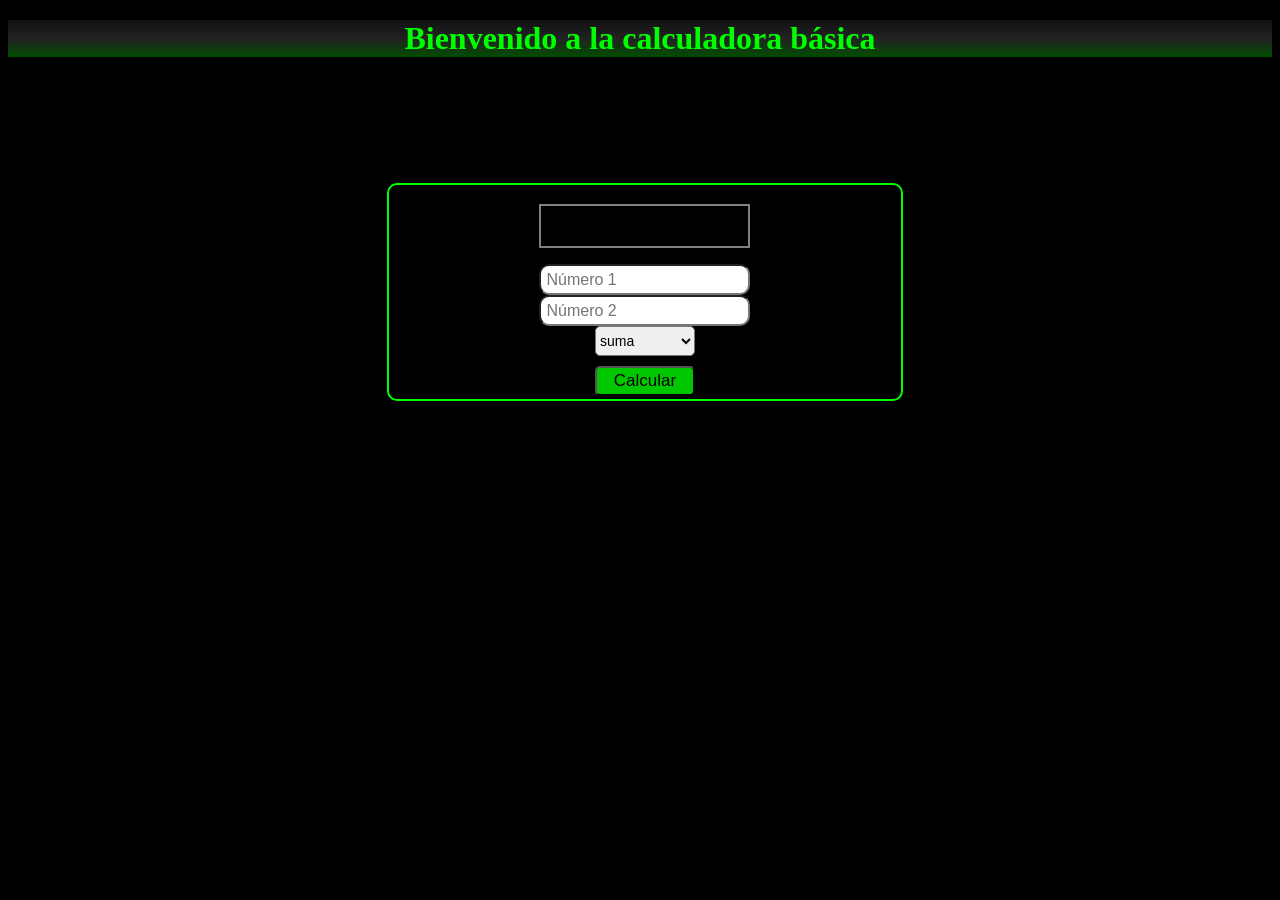
==== index.html @ 749b9f25 "Add files via upload" ====
<!DOCTYPE html>
<html lang="en">
<head>
  <meta charset="UTF-8">
  <meta name="viewport" content="width=device-width, initial-scale=1.0">
  <link rel="stylesheet" href="style.css">
  <title>Calculadora básica</title>
</head>
<body>

<h1 class="bienvenida">Bienvenido a la calculadora básica</h1>

<div class="container">

  <form>
    <p id="info">Error en el cálculo</p>

      <input type="number" placeholder="Número 1" id="n1">
      
      <div id="n2Container">
        <input type="number" placeholder="Número 2" id="n2">
      </div>

      <div id="n3Container" style="display: none;">
        <input type="number" placeholder="Número 3" id="n3">
      </div>
  
    <select id="opciones" onchange="mostrarSegundoNumero()">
      <option value="1">suma</option>
      <option value="2">resta</option>
      <option value="3">multiplicación</option>
      <option value="4">división</option>
      <option value="5">Raíz cuadrada</option>
      <option value="6">Ecuación de segundo grado</option>
      <option value="7">Área del círculo</option>
      <option value="8">producto notable</option>
    </select> <br>

    <input type="button" value="Calcular" onclick="calcular()" class="calcular"> 

  </form>

</div>

<script src="js.js"></script>

</body>
</html>
---- style.css ----
body {
  background: black
}

.bienvenida{
	margin-top: 20px;
	color: #00FF00;
	text-align: center;
	background: linear-gradient(to bottom, #111111, #222222, #004d00);
   background-repeat: no-repeat;
}

.container{
	margin-top: 10%;
	border: solid 2px #00FF00;
	border-radius: 10px;
	width: 40%;
	height: auto;
	margin-left: 30%;
	display: flex;
	flex-direction: column;
	align-items: center;
	justify-content: center;
	text-align: center;
	padding: 3px;
	background: black
}

#info{
	border: solid 2px gray;
	height: 40px;
	display: flex;
	justify-content: center;
	align-items: center;
}

#n1 , #n2, #n3{
	width: 200px;
	height: 25px;
	font-size: 16px;
	color: black;
	border-radius: 10px;
	padding-left: 5px
}

#n1:hover , #n2:hover, #n3:hover{
background: #E4E4E4
}

#n1:focus , #n2:focus, #n3:focus{
background: #E4E4E4
}

#opciones{
	width: 100px;
	height: 30px;
	font-size: 14px;
	border-radius: 5px
}



.calcular{
	width: 100px;
	height: 30px;
	background: #00C700;
	font-size: 17px;
	margin-top: 10px;
	border-radius: 5px
}

.calcular:hover{
	background: #05FA05
}
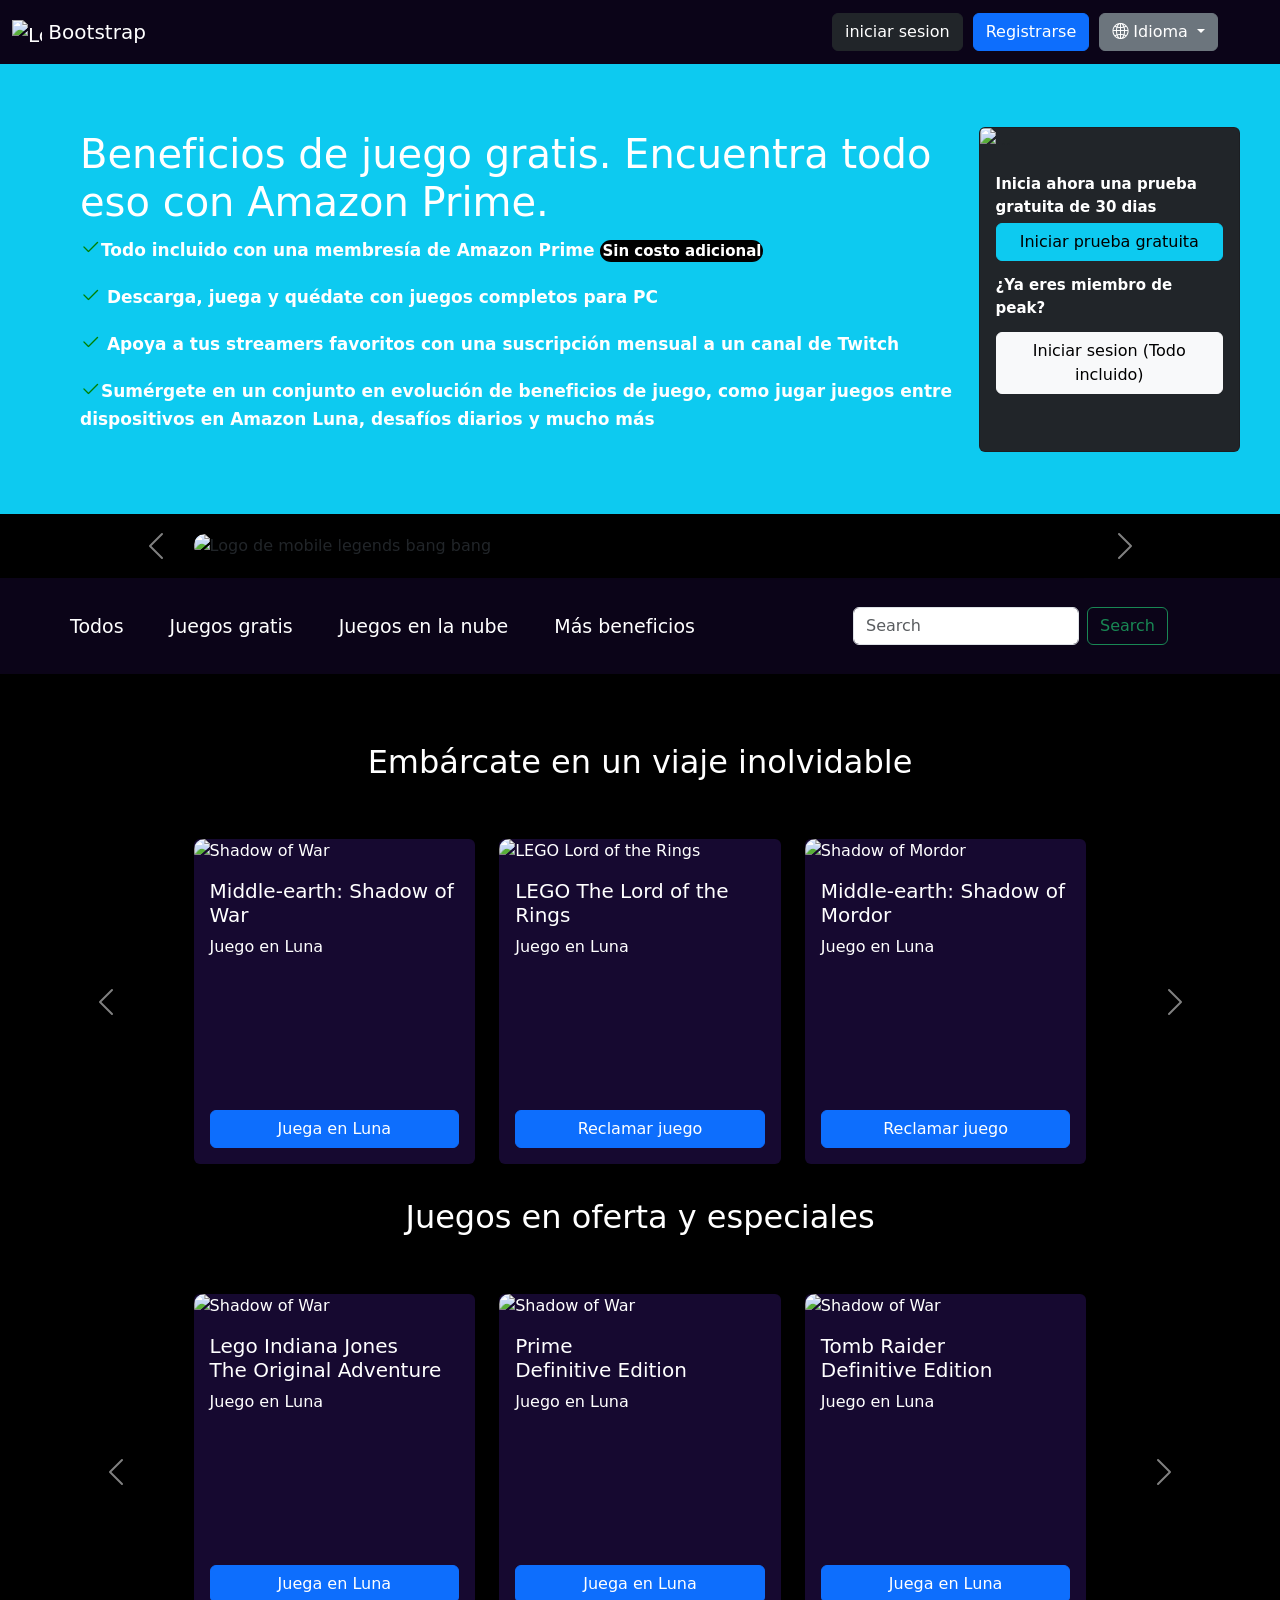
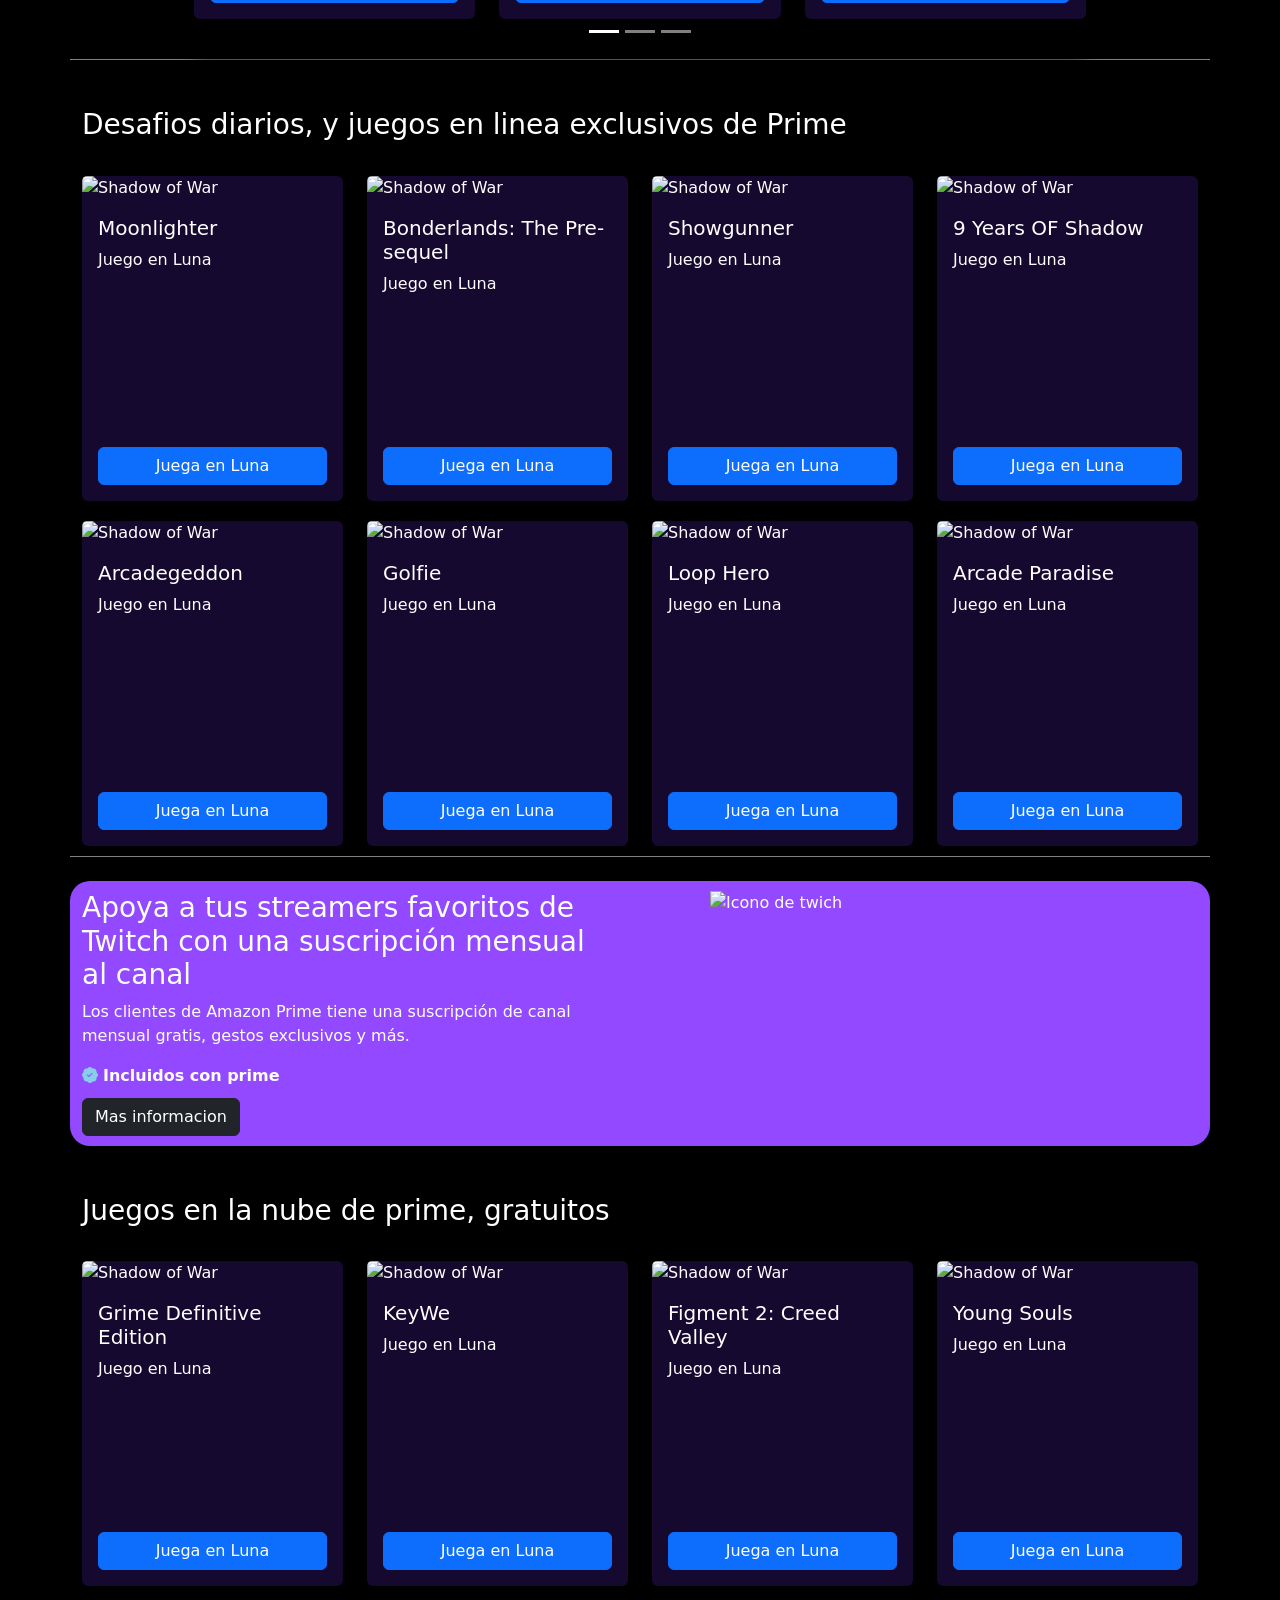
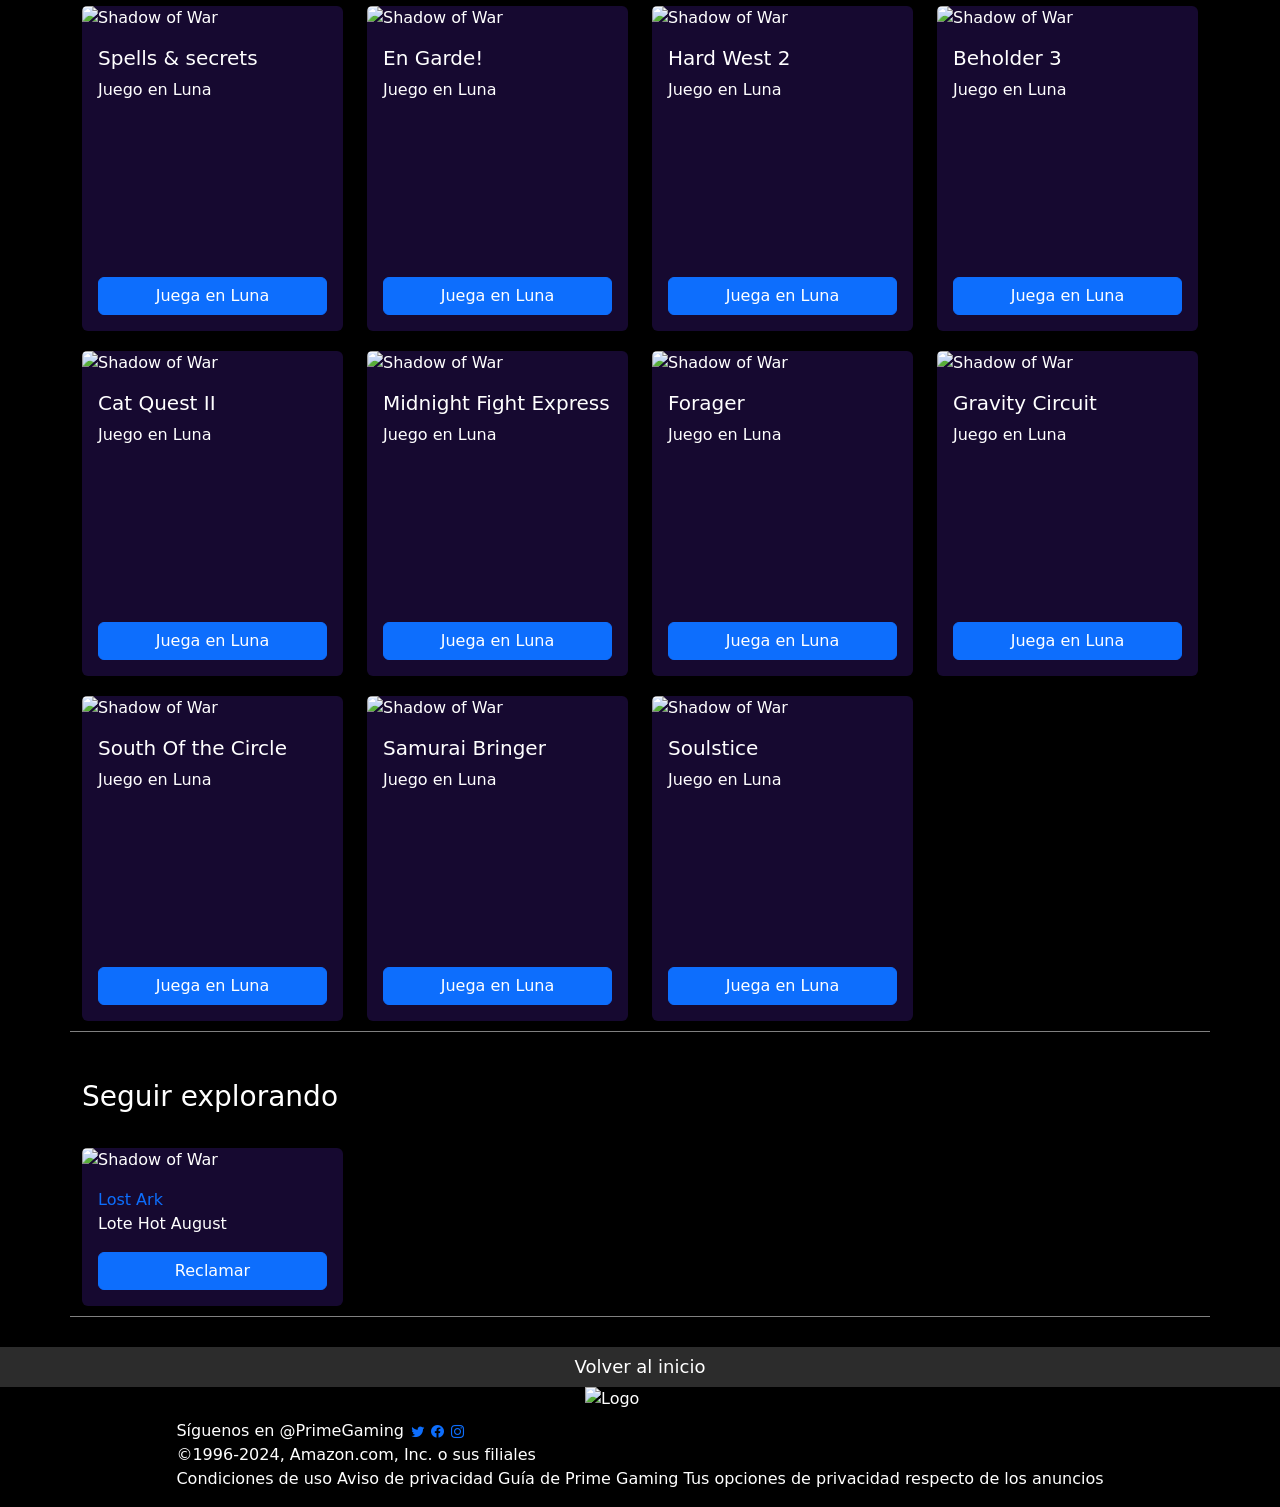
==== commit dea8f490: "Add files via upload" ====
--- a/index.html
+++ b/index.html
@@ -1,48 +1,889 @@
 <!DOCTYPE html>
-<html lang="en">
+<html lang="es">
 <head>
-  <meta charset="UTF-8">
-  <meta name="viewport" content="width=device-width, initial-scale=1.0">
-  <link rel="stylesheet" href="style.css">
-  <title>Calculadora básica</title>
+	<title>waos</title>
+	<meta charset="utf-8">
+	<link rel="stylesheet" type="text/css" href="style.css">
+	<link href="https://cdn.jsdelivr.net/npm/bootstrap@5.3.3/dist/css/bootstrap.min.css" rel="stylesheet" integrity="sha384-QWTKZyjpPEjISv5WaRU9OFeRpok6YctnYmDr5pNlyT2bRjXh0JMhjY6hW+ALEwIH" crossorigin="anonymous">
+	<link rel="stylesheet" href="https://cdn.jsdelivr.net/npm/bootstrap-icons@1.11.3/font/bootstrap-icons.min.css">
 </head>
 <body>
 
-<h1 class="bienvenida">Bienvenido a la calculadora básica</h1>
-
-<div class="container">
-
-  <form>
-    <p id="info">Error en el cálculo</p>
-
-      <input type="number" placeholder="Número 1" id="n1">
-      
-      <div id="n2Container">
-        <input type="number" placeholder="Número 2" id="n2">
-      </div>
-
-      <div id="n3Container" style="display: none;">
-        <input type="number" placeholder="Número 3" id="n3">
-      </div>
-  
-    <select id="opciones" onchange="mostrarSegundoNumero()">
-      <option value="1">suma</option>
-      <option value="2">resta</option>
-      <option value="3">multiplicación</option>
-      <option value="4">división</option>
-      <option value="5">Raíz cuadrada</option>
-      <option value="6">Ecuación de segundo grado</option>
-      <option value="7">Área del círculo</option>
-      <option value="8">producto notable</option>
-    </select> <br>
-
-    <input type="button" value="Calcular" onclick="calcular()" class="calcular"> 
-
-  </form>
-
-</div>
-
-<script src="js.js"></script>
-
+
+<header>
+
+			<!--parte principal de la pagina,aqui es donde se inicia sesion y demas -->
+			<nav class="navbar bg-primary-dark" id="inicio">
+		<div class="container-fluid">
+		  <a class="navbar-brand text-white" href="">
+			<img src="https://m.media-amazon.com/images/I/517UMEkyGGL._FMwebp_.jpg" alt="Logo" width="30" height="24" class="d-inline-block align-text-top img-logo">
+			Bootstrap
+		  </a>
+
+		<div class="btn-group-header">
+		  <button type="button" class="btn btn-dark">
+			<a href="../registro o iniciar sesion/registroInicio.html">iniciar sesion</a>
+		  </button>
+		  
+		  <button type="button" class="btn btn-primary">
+			<a href="../registro/registro.html">Registrarse</a>
+		  </button>
+
+		  <div class="dropdown">
+			<button class="btn btn-secondary dropdown-toggle" type="button" data-bs-toggle="dropdown" aria-expanded="false">
+				<i class="bi bi-globe2"></i>
+				Idioma
+			</button>
+			<ul class="dropdown-menu drop-menu">
+			  <li><a class="dropdown-item" href="#k">Action</a></li>
+			  <li><a class="dropdown-item" href="#k">Action</a></li>
+			  <li><a class="dropdown-item" href="#k">Action</a></li>
+			  <li><a class="dropdown-item" href="#k">Action</a></li>
+			  <li><a class="dropdown-item" href="#k">Action</a></li>
+			  <li><a class="dropdown-item" href="#k">Action</a></li>
+			</ul>
+			</div>
+		  </div>
+
+		</div>
+
+
+			</nav>
+
+
+
+
+
+
+
+
+            <!--container info, que esta encima del carrousel-->
+            <div class="container-fuid text-white bg-info container-info">
+
+    <!--esto forma parte del container info, esta es la parte izquierda, la que solo contiene letras-->
+    <div class="container-info-body-part-left">
+        <h1>Beneficios de juego gratis.
+            Encuentra todo eso con Amazon Prime.</h1>
+
+        <p><i class="bi bi-check2"></i>Todo incluido con una membresía de Amazon Prime
+            <b>Sin costo adicional</b></p>
+
+            <p> <i class="bi bi-check2"></i>
+            Descarga, juega y quédate con juegos completos para PC</p>
+
+              <p> <i class="bi bi-check2"></i>
+            Apoya a tus streamers favoritos con una suscripción mensual a un canal de Twitch</p>
+            
+            <p><i class="bi bi-check2"></i>Sumérgete en un conjunto en evolución de beneficios de juego, como jugar juegos entre dispositivos en Amazon Luna, 
+            desafíos diarios y mucho más</p>
+    </div>
+
+
+    <!--esta es la parte derecha del container info, la tarjeta esa-->
+        <div class="card container-card bg-dark d-none d-xl-block">
+            <img src="https://m.media-amazon.com/images/I/91upEAkiaCL._SX512_._AGmerlin_._FMwebp_.png" class="card-img-top" alt="...">
+            <div class="card-body">
+              <p>Inicia ahora una prueba gratuita de 30 dias</p>
+              <div class="d-grid gap-2">
+                <button class="btn btn-info" type="button">Iniciar prueba gratuita</button>
+                
+                <p>¿Ya eres miembro de peak?</p>
+                <button class="btn btn-light" type="button">Iniciar sesion (Todo incluido)</button>
+              </div>
+            </div>
+          </div>
+    
+          </div>
+
+
+
+
+
+
+
+
+		  <!--Seccion carrusel-->
+			<section class="carouselMain-container" >
+				<div id="carouselExampleAutoplaying" class="carousel slide container" data-bs-ride="carousel">
+				  <div class="carousel-inner ">
+					
+					<div class="carousel-item active">
+					  <img src="https://news.codashop.com/ph/wp-content/uploads/sites/5/2022/07/MLBB-Dodge-System-1.jpg"  alt="Logo de mobile legends bang bang" class="mx-auto d-block img-carrousel">
+					</div>
+					<div class="carousel-item">
+					  <img src="https://marksangryreview.com/wp-content/uploads/2023/09/Farlight-84.jpg" alt="Logo de farlight 84" class="mx-auto d-block img-carrousel">
+					</div>
+					<div class="carousel-item">
+					  <img src="https://gh.cdn.sewest.net/assets/ident/pulse/a8a91fbf/NieR_collab_newchara-d62yq33b4-mxk4t93jn.jpg?quality=65" alt="Logo de farlight 84" class="mx-auto d-block img-carrousel">
+					</div>
+		  
+		  
+				  </div>
+				  <button class="carousel-control-prev" type="button" data-bs-target="#carouselExampleAutoplaying" data-bs-slide="prev">
+					<span class="carousel-control-prev-icon" aria-hidden="true"></span>
+					<span class="visually-hidden">Previous</span>
+				  </button>
+				  <button class="carousel-control-next" type="button" data-bs-target="#carouselExampleAutoplaying" data-bs-slide="next">
+					<span class="carousel-control-next-icon" aria-hidden="true"></span>
+					<span class="visually-hidden">Next</span>
+				  </button>
+				</div>
+					  </section>
+	  	
+
+
+
+
+					   <!--Barra de navegacion que esta debajo del carrussel-->
+					   <nav class="navbar navbar-expand-md navbar-light">
+						<div class="container-fluid container-fluid-navbar"> <!-- container-fluid es para que el contenedor se ajuste al 100% -->
+							<button class="navbar-toggler" type="button" data-bs-toggle="collapse" data-bs-target="#navbar-Toggler" aria-controls="navbarTogglerDemo01" aria-expanded="false" aria-label="Toggle navigation">
+								<span class="navbar-toggler-icon"></span>
+							</button>
+					
+							<div class="collapse navbar-collapse" id="navbar-Toggler">
+								<!-- Lista de enlaces de la página web -->
+								<ul class="navbar-nav">
+									<li class="nav-item">
+										<a class="nav-link" href="##k">Todos</a>
+									</li>
+									<li class="nav-item">
+										<a class="nav-link" href="##k">Juegos gratis</a>
+									</li>
+									<li class="nav-item">
+										<a class="nav-link" href="##k">Juegos en la nube</a>
+									</li>
+									<li class="nav-item">
+										<a class="nav-link" href="##k">Más beneficios</a>
+									</li>
+								</ul>
+					
+								<form class="d-flex form-header" role="search">
+									<input class="form-control me-2" type="search" placeholder="Search" aria-label="Search">
+									<button class="btn btn-outline-success" type="submit">Search</button>
+								</form>
+							</div>
+						</div>
+							</nav>
+
+
+		</header>
+
+
+
+
+			<main> 
+					<!--seccion de embarcate en un viaje inolvidable, primer carousel de juegos, este esta debajo del carousel principal-->
+					<div class="container-fluid contenedor-principal-main">
+						<h2 class="text-white text-center mt-4 mb-5">Embárcate en un viaje inolvidable</h2>
+					
+						<!-- Carousel -->
+						<div id="gamingCarousel" class="carousel slide container" data-bs-ride="carousel">
+							<!-- Carousel Inner -->
+							<div class="carousel-inner">
+					
+
+								<!-- Carousel Item 1 -->
+								<div class="carousel-item active">
+									<div class="row">
+										<div class="col-12 col-md-4">
+											<div class="card">
+												<img src="https://m.media-amazon.com/images/I/710ssoMnMVL._FMwebp_.jpg" class="card-img-top img-fluid" alt="Shadow of War">
+												<div class="card-body">
+													<h5 class="card-title">Middle-earth: Shadow of War</h5>
+													<p class="card-text d-none d-xl-block">Juego en Luna</p>
+													<a href="###" class="btn btn-primary">Juega en Luna</a>
+												</div>
+											</div>
+										</div>
+										<div class="col-12 col-md-4">
+											<div class="card">
+												<img src="https://m.media-amazon.com/images/I/91ADuXg3v8L._SX512_._AGmerlin_._FMwebp_.png" class="card-img-top img-fluid" alt="LEGO Lord of the Rings">
+												<div class="card-body">
+													<h5 class="card-title">LEGO The Lord of the Rings</h5>
+													<p class="card-text d-none d-xl-block">Juego en Luna</p>
+													<a href="###" class="btn btn-primary">Reclamar juego</a>
+												</div>
+											</div>
+										</div>
+										<div class="col-12 col-md-4">
+											<div class="card">
+												<img src="https://m.media-amazon.com/images/I/6101MjRKLSL._FMwebp_.jpg" class="card-img-top img-fluid" alt="Shadow of Mordor">
+												<div class="card-body">
+													<h5 class="card-title">Middle-earth: Shadow of Mordor</h5>
+													<p class="card-text d-none d-xl-block">Juego en Luna</p>
+													<a href="###" class="btn btn-primary">Reclamar juego</a>
+												</div>
+											</div>
+										</div>
+									</div>
+								</div>
+					
+
+
+
+								<!-- Carousel Item 2 -->
+								<div class="carousel-item">
+									<div class="row">
+										<div class="col-12 col-md-4">
+											<div class="card">
+												<img src="https://m.media-amazon.com/images/I/710ssoMnMVL._FMwebp_.jpg" class="card-img-top img-fluid" alt="Shadow of War">
+												<div class="card-body">
+													<h5 class="card-title">Middle-earth: Shadow of War</h5>
+													<p class="card-text d-none d-xl-block">Juego en Luna</p>
+													<a href="###" class="btn btn-primary">Juega en Luna</a>
+												</div>
+											</div>
+										</div>
+										<div class="col-12 col-md-4 ">
+											<div class="card">
+												<img src="https://m.media-amazon.com/images/I/91ADuXg3v8L._SX512_._AGmerlin_._FMwebp_.png" class="card-img-top img-fluid" alt="LEGO Lord of the Rings">
+												<div class="card-body">
+													<h5 class="card-title">LEGO The Lord of the Rings</h5>
+													<p class="card-text d-none d-xl-block">Juego en Luna</p>
+													<a href="###" class="btn btn-primary">Reclamar juego</a>
+												</div>
+											</div>
+										</div>
+										<div class="col-12 col-md-4 ">
+											<div class="card">
+												<img src="https://m.media-amazon.com/images/I/6101MjRKLSL._FMwebp_.jpg" class="card-img-top img-fluid" alt="Shadow of Mordor">
+												<div class="card-body">
+													<h5 class="card-title">Middle-earth: Shadow of Mordor</h5>
+													<p class="card-text d-none d-xl-block">Juego en Luna</p>
+													<a href="###" class="btn btn-primary">Reclamar juego</a>
+												</div>
+											</div>
+										</div>
+									</div>
+								</div>
+					
+
+
+						 <!-- Carousel Item 3 -->
+						 <div class="carousel-item">
+							<div class="row">
+								<div class="col-12 col-md-4">
+									<div class="card">
+										<img src="https://m.media-amazon.com/images/I/710ssoMnMVL._FMwebp_.jpg" class="card-img-top img-fluid" alt="Shadow of War">
+										<div class="card-body">
+											<h5 class="card-title">Middle-earth: Shadow of War</h5>
+											<p class="card-text d-none d-xl-block">Juego en Luna</p>
+											<a href="###" class="btn btn-primary">Juega en Luna</a>
+										</div>
+									</div>
+								</div>
+								<div class="col-12 col-md-4 ">
+									<div class="card">
+										<img src="https://m.media-amazon.com/images/I/91ADuXg3v8L._SX512_._AGmerlin_._FMwebp_.png" class="card-img-top img-fluid" alt="LEGO Lord of the Rings">
+										<div class="card-body">
+											<h5 class="card-title">LEGO The Lord of the Rings</h5>
+											<p class="card-text d-none d-xl-block">Juego en Luna</p>
+											<a href="###" class="btn btn-primary">Reclamar juego</a>
+										</div>
+									</div>
+								</div>
+								<div class="col-12 col-md-4 ">
+									<div class="card">
+										<img src="https://m.media-amazon.com/images/I/6101MjRKLSL._FMwebp_.jpg" class="card-img-top img-fluid" alt="Shadow of Mordor">
+										<div class="card-body">
+											<h5 class="card-title">Middle-earth: Shadow of Mordor</h5>
+											<p class="card-text d-none d-xl-block">Juego en Luna</p>
+											<a href="###" class="btn btn-primary">Reclamar juego</a>
+										</div>
+									</div>
+								</div>
+							</div>
+						</div>
+			
+
+
+						  <!-- Carousel Item 4 -->
+						  <div class="carousel-item">
+							<div class="row">
+								<div class="col-12 col-md-4">
+									<div class="card">
+										<img src="https://m.media-amazon.com/images/I/710ssoMnMVL._FMwebp_.jpg" class="card-img-top img-fluid" alt="Shadow of War">
+										<div class="card-body">
+											<h5 class="card-title">Middle-earth: Shadow of War</h5>
+											<p class="card-text d-none d-xl-block">Juego en Luna</p>
+											<a href="###" class="btn btn-primary">Juega en Luna</a>
+										</div>
+									</div>
+								</div>
+								<div class="col-12 col-md-4 ">
+									<div class="card">
+										<img src="https://m.media-amazon.com/images/I/91ADuXg3v8L._SX512_._AGmerlin_._FMwebp_.png" class="card-img-top img-fluid" alt="LEGO Lord of the Rings">
+										<div class="card-body">
+											<h5 class="card-title">LEGO The Lord of the Rings</h5>
+											<p class="card-text d-none d-xl-block">Juego en Luna</p>
+											<a href="###" class="btn btn-primary">Reclamar juego</a>
+										</div>
+									</div>
+								</div>
+								<div class="col-12 col-md-4 ">
+									<div class="card">
+										<img src="https://m.media-amazon.com/images/I/6101MjRKLSL._FMwebp_.jpg" class="card-img-top img-fluid" alt="Shadow of Mordor">
+										<div class="card-body">
+											<h5 class="card-title">Middle-earth: Shadow of Mordor</h5>
+											<p class="card-text d-none d-xl-block">Juego en Luna</p>
+											<a href="###" class="btn btn-primary">Reclamar juego</a>
+										</div>
+									</div>
+								</div>
+							</div>
+						</div>
+			
+
+								
+							</div>
+					
+							<!-- Carousel Controls -->
+							<button class="carousel-control-prev boton-prev" type="button" data-bs-target="#gamingCarousel" data-bs-slide="prev">
+								<span class="carousel-control-prev-icon" aria-hidden="true"></span>
+								<span class="visually-hidden">Anterior</span>
+							</button>
+							<button class="carousel-control-next boton-next" type="button" data-bs-target="#gamingCarousel" data-bs-slide="next">
+								<span class="carousel-control-next-icon" aria-hidden="true"></span>
+								<span class="visually-hidden">Siguiente</span>
+							</button>
+						</div>
+					</div>
+					
+
+
+
+
+
+
+					<!--Seccion de juegos en oferta y especiales-->
+					<div class="container mt-4 container-ofertas">
+						<h2 class="text-white text-center mt-4 mb-5">Juegos en oferta y especiales</h2>
+						<div id="carouselExampleIndicators" class="carousel slide">
+						  <!-- Indicadores -->
+						  <div class="carousel-indicators">
+							<button type="button" data-bs-target="#carouselExampleIndicators" data-bs-slide-to="0" class="active" aria-current="true" aria-label="Slide 1"></button>
+							<button type="button" data-bs-target="#carouselExampleIndicators" data-bs-slide-to="1" aria-label="Slide 2"></button>
+							<button type="button" data-bs-target="#carouselExampleIndicators" data-bs-slide-to="2" aria-label="Slide 3"></button>
+						  </div>
+					  
+						  <!-- Contenido del carrusel -->
+						  <div class="carousel-inner carousel-inner-ofertas">
+						
+							<!-- item 1 -->
+							<div class="carousel-item active">
+							  <div class="row"> 
+								
+								<div class="col-md-4">
+								  <div class="card">
+									<img src="https://m.media-amazon.com/images/I/718G3OhpA5L._FMwebp_.jpg" class="card-img-top" alt="Shadow of War">
+									<div class="card-body">
+									  <h5 class="card-title">Lego Indiana Jones <br> The Original Adventure</h5>
+									  <p class="card-text d-none d-xl-block">Juego en Luna</p>
+									  <a href="#p" class="btn btn-primary">Juega en Luna</a>
+									</div>
+								  </div>
+								</div>
+								<div class="col-md-4">
+								  <div class="card">
+									<img src="https://m.media-amazon.com/images/I/710ssoMnMVL._FMwebp_.jpg" class="card-img-top" alt="Shadow of War">
+									<div class="card-body">
+									  <h5 class="card-title">Prime <br> Definitive Edition</h5>
+									  <p class="card-text d-none d-xl-block">Juego en Luna</p>
+									  <a href="#p" class="btn btn-primary">Juega en Luna</a>
+									</div>
+								  </div>
+								</div>
+								<div class="col-md-4">
+								  <div class="card">
+									<img src="https://m.media-amazon.com/images/I/61KUUMEcEGL._FMwebp_.jpg" class="card-img-top" alt="Shadow of War">
+									<div class="card-body">
+									  <h5 class="card-title">Tomb Raider <br> Definitive Edition</h5>
+									  <p class="card-text d-none d-xl-block">Juego en Luna</p>
+									  <a href="#p" class="btn btn-primary">Juega en Luna</a>
+									</div>
+								  </div>
+								</div>
+							  </div>
+							</div>
+					  
+							<!-- item 2 -->
+							<div class="carousel-item">
+							  <div class="row"> 
+								<div class="col-md-4">
+								  <div class="card">
+									<img src="https://m.media-amazon.com/images/I/51aqVVm6P1L._FMwebp_.jpg" class="card-img-top" alt="Shadow of War">
+									<div class="card-body">
+									  <h5 class="card-title">Greed Fall Gold Edition</h5>
+									  <p class="card-text d-none d-xl-block">Juego en Luna</p>
+									  <a href="#p" class="btn btn-primary">Juega en Luna</a>
+									</div>
+								  </div>
+								</div>
+								<div class="col-md-4">
+								  <div class="card">
+									<img src="https://m.media-amazon.com/images/I/71157ti9yxL._FMwebp_.jpg" class="card-img-top" alt="Shadow of War">
+									<div class="card-body">
+									  <h5 class="card-title">Lego Hobbit</h5>
+									  <p class="card-text d-none d-xl-block">Juego en Luna</p>
+									  <a href="#" class="btn btn-primary">Juega en Luna</a>
+									</div>
+								  </div>
+								</div>
+								<div class="col-md-4">
+								  <div class="card">
+									<img src="https://m.media-amazon.com/images/I/71PhQGM0TvL._FMwebp_.jpg" class="card-img-top" alt="Shadow of War">
+									<div class="card-body">
+									  <h5 class="card-title">Kerbal Space Program</h5>
+									  <p class="card-text d-none d-xl-block">Juego en Luna</p>
+									  <a href="#p" class="btn btn-primary">Juega en Luna</a>
+									</div>
+								  </div>
+								</div>
+							  </div>
+							</div>
+					  
+							<!-- item 3 -->
+							<div class="carousel-item">
+							  <div class="row"> 
+								<div class="col-md-4">
+								  <div class="card">
+									<img src="https://m.media-amazon.com/images/I/714HIJRPMHL._FMwebp_.jpg" class="card-img-top" alt="Shadow of War">
+									<div class="card-body">
+									  <h5 class="card-title">Bonderlands 2</h5>
+									  <p class="card-text d-none d-xl-block">Juego en Luna</p>
+									  <a href="#p" class="btn btn-primary">Juega en Luna</a>
+									</div>
+								  </div>
+								</div>
+								<div class="col-md-4">
+								  <div class="card">
+									<img src="https://m.media-amazon.com/images/I/61C7FGzqLML._FMwebp_.jpg" class="card-img-top" alt="Shadow of War">
+									<div class="card-body">
+									  <h5 class="card-title">The Falconeer</h5>
+									  <p class="card-text d-none d-xl-block">Juego en Luna</p>
+									  <a href="#p" class="btn btn-primary">Juega en Luna</a>
+									</div>
+								  </div>
+								</div>
+								<div class="col-md-4">
+								  <div class="card">
+									<img src="https://m.media-amazon.com/images/I/61Wvhu47tRL._FMwebp_.jpg" class="card-img-top" alt="Shadow of War">
+									<div class="card-body">
+									  <h5 class="card-title">Lego The Lord Of The Rings</h5>
+									  <p class="card-text d-none d-xl-block">Juego en Luna</p>
+									  <a href="#p" class="btn btn-primary">Juega en Luna</a>
+									</div>
+								  </div>
+								</div>
+							  </div>
+							</div>
+						  </div>
+					  
+						  <!-- Controles del carrusel -->
+						  <button class="carousel-control-prev boton-prev" type="button" data-bs-target="#carouselExampleIndicators" data-bs-slide="prev">
+							<span class="carousel-control-prev-icon" aria-hidden="true"></span>
+							<span class="visually-hidden">Previous</span>
+						  </button>
+						  <button class="carousel-control-next boton-next" type="button" data-bs-target="#carouselExampleIndicators" data-bs-slide="next">
+							<span class="carousel-control-next-icon" aria-hidden="true"></span>
+							<span class="visually-hidden">Next</span>
+						  </button>
+						</div>
+				   </div>
+
+
+
+
+
+				   <!--seccion Desafios Diarios, y juegos en linea exclusivos de Prime-->
+				<div class="container mt-4 container-juegosEnLinea mb-4">
+				<h3 class="text-white mt-5 mb-4">Desafios diarios, y juegos en linea exclusivos de Prime</h3>
+				<div class="row">
+					<div class="col-12 col-sm-6 col-lg-3 text-sm-center text-lg-start"> 
+						<div class="card">
+						  <img src="https://m.media-amazon.com/images/I/61Ps-4gNg8L._FMwebp_.jpg" class="card-img-top" alt="Shadow of War">
+						  <div class="card-body">
+							<h5 class="card-title">Moonlighter</h5>
+							<p class="card-text d-none d-xl-block">Juego en Luna</p>
+							<a href="#l" class="btn btn-primary">Juega en Luna</a>
+						  </div>
+						</div>
+					  </div>
+		
+				  <div class="col-12 col-sm-6 col-lg-3 text-sm-center text-lg-start"> 
+					<div class="card">
+					  <img src="https://m.media-amazon.com/images/I/71OQbTpTacL._FMwebp_.jpg" class="card-img-top" alt="Shadow of War">
+					  <div class="card-body">
+						<h5 class="card-title">Bonderlands: The Pre-sequel</h5>
+						<p class="card-text d-none d-xl-block">Juego en Luna</p>
+						<a href="#l" class="btn btn-primary">Juega en Luna</a>
+					  </div>
+					</div>
+				  </div>
+		
+				  <div class="col-12 col-sm-6 col-lg-3 text-sm-center text-lg-start"> 
+						<div class="card">
+						  <img src="https://m.media-amazon.com/images/I/71be3E1ZjML._FMwebp_.jpg" class="card-img-top" alt="Shadow of War">
+						  <div class="card-body">
+							<h5 class="card-title">Showgunner</h5>
+							<p class="card-text d-none d-xl-block">Juego en Luna</p>
+							<a href="#l" class="btn btn-primary">Juega en Luna</a>
+						  </div>
+						</div>
+					  </div>
+				 
+		
+				  <div class="col-12 col-sm-6 col-lg-3 text-sm-center text-lg-start"> 
+					<div class="card">
+					  <img src="https://m.media-amazon.com/images/I/615oAqRbk2L._FMwebp_.jpg" class="card-img-top" alt="Shadow of War">
+					  <div class="card-body">
+						<h5 class="card-title">9 Years OF Shadow</h5>
+						<p class="card-text d-none d-xl-block">Juego en Luna</p>
+						<a href="#l" class="btn btn-primary">Juega en Luna</a>
+					  </div>
+					</div>
+				  </div>
+				</div>
+		
+				
+		
+		
+				<div class="row"> 
+					<div class="col-12 col-sm-6 col-lg-3 text-sm-center text-lg-start"> 
+						<div class="card">
+						  <img src="https://m.media-amazon.com/images/I/61XUNYnaK9L._FMwebp_.jpg" class="card-img-top" alt="Shadow of War">
+						  <div class="card-body">
+							<h5 class="card-title">Arcadegeddon</h5>
+							<p class="card-text d-none d-xl-block">Juego en Luna</p>
+							<a href="#l" class="btn btn-primary">Juega en Luna</a>
+						  </div>
+						</div>
+					  </div>
+		
+				  <div class="col-12 col-sm-6 col-lg-3 text-sm-center text-lg-start"> 
+					<div class="card">
+					  <img src="https://m.media-amazon.com/images/I/618kzIamMlL._FMwebp_.jpg" class="card-img-top" alt="Shadow of War">
+					  <div class="card-body">
+						<h5 class="card-title">Golfie</h5>
+						<p class="card-text d-none d-xl-block">Juego en Luna</p>
+						<a href="#l" class="btn btn-primary">Juega en Luna</a>
+					  </div>
+					</div>
+				  </div>
+		
+				  <div class="col-12 col-sm-6 col-lg-3 text-sm-center text-lg-start"> 
+						<div class="card">
+						  <img src="https://m.media-amazon.com/images/I/71g1n5JZWsL._FMwebp_.jpg" class="card-img-top" alt="Shadow of War">
+						  <div class="card-body">
+							<h5 class="card-title">Loop Hero</h5>
+							<p class="card-text d-none d-xl-block">Juego en Luna</p>
+							<a href="#l" class="btn btn-primary">Juega en Luna</a>
+						  </div>
+						</div>
+					  </div>
+				 
+		
+				  <div class="col-12 col-sm-6 col-lg-3 text-sm-center text-lg-start"> 
+					<div class="card">
+					  <img src="https://m.media-amazon.com/images/I/61pjyTxMMpL._FMwebp_.jpg" class="card-img-top" alt="Shadow of War">
+					  <div class="card-body">
+						<h5 class="card-title">Arcade Paradise</h5>
+						<p class="card-text d-none d-xl-block">Juego en Luna</p>
+						<a href="#l" class="btn btn-primary">Juega en Luna</a>
+					  </div>
+					</div>
+				  </div>
+				</div>
+					  </div>
+				   
+
+
+
+
+
+	
+
+
+					  <!--Seccion apoya a tus streamers favoritos-->
+			<div class="container text-white container-stream">
+				<div class="container-stream-leftPart">
+				<h3>Apoya a tus streamers favoritos de <br>Twitch con una suscripción mensual <br> al canal</h3>
+				<p>Los clientes de Amazon Prime tiene una suscripción de canal mensual gratis, gestos exclusivos y más.</p>
+				<b><i class="bi bi-patch-check-fill"></i>Incluidos con prime</b> <br>
+				<button type="button" class="btn btn-dark text-white">Mas informacion</button>
+		   </div>
+	
+		   <div class="container-stream-rightPart">
+			<img class="order-sm-1" src="https://encrypted-tbn0.gstatic.com/images?q=tbn:ANd9GcT1vkwHVqqCQ1sF1odRzV_qFB3dGjEaQ_D3zg&s" alt="Icono de twich">
+		</div>
+				
+				</div>
+
+
+
+
+
+
+				<!--seccion del penultimo container, el de juegos en la nube-->
+			<div class="container mt-4 container-cloud mb-4">
+				<h3 class="text-white mt-5 mb-4">Juegos en la nube de prime, gratuitos</h3>
+				<div class="row">
+					<div class="col-12 col-sm-6 col-lg-3 text-sm-center text-lg-start"> 
+						<div class="card">
+						  <img src="https://m.media-amazon.com/images/I/710ssoMnMVL._FMwebp_.jpg" class="card-img-top" alt="Shadow of War">
+						  <div class="card-body">
+							<h5 class="card-title">Grime Definitive Edition</h5>
+							<p class="card-text d-none d-xl-block">Juego en Luna</p>
+							<a href="#i" class="btn btn-primary">Juega en Luna</a>
+						  </div>
+						</div>
+					  </div>
+			
+				  <div class="col-12 col-sm-6 col-lg-3 text-sm-center text-lg-start"> 
+					<div class="card">
+					  <img src="https://m.media-amazon.com/images/I/71Ruz3g7L6L._FMwebp_.jpg" class="card-img-top" alt="Shadow of War">
+					  <div class="card-body">
+						<h5 class="card-title">KeyWe</h5>
+						<p class="card-text d-none d-xl-block">Juego en Luna</p>
+						<a href="#i" class="btn btn-primary">Juega en Luna</a>
+					  </div>
+					</div>
+				  </div>
+			
+				  <div class="col-12 col-sm-6 col-lg-3 text-sm-center text-lg-start"> 
+						<div class="card">
+						  <img src="https://m.media-amazon.com/images/I/616Htyz-DML._FMwebp_.jpg" class="card-img-top" alt="Shadow of War">
+						  <div class="card-body">
+							<h5 class="card-title">Figment 2: Creed Valley</h5>
+							<p class="card-text d-none d-xl-block">Juego en Luna</p>
+							<a href="#i" class="btn btn-primary">Juega en Luna</a>
+						  </div>
+						</div>
+					  </div>
+				 
+			
+				  <div class="col-12 col-sm-6 col-lg-3 text-sm-center text-lg-start"> 
+					<div class="card">
+					  <img src="https://m.media-amazon.com/images/I/61VbZv1JZML._FMwebp_.jpg" class="card-img-top" alt="Shadow of War">
+					  <div class="card-body">
+						<h5 class="card-title">Young Souls</h5>
+						<p class="card-text d-none d-xl-block">Juego en Luna</p>
+						<a href="#i" class="btn btn-primary">Juega en Luna</a>
+					  </div>
+					</div>
+				  </div>
+				</div>
+			
+				
+			
+			
+				<div class="row"> 
+					<div class="col-12 col-sm-6 col-lg-3 text-sm-center text-lg-start"> 
+						<div class="card">
+						  <img src="https://m.media-amazon.com/images/I/61ViFOyaMCL._FMwebp_.jpg" class="card-img-top" alt="Shadow of War">
+						  <div class="card-body">
+							<h5 class="card-title">Spells & secrets</h5>
+							<p class="card-text d-none d-xl-block">Juego en Luna</p>
+							<a href="#i" class="btn btn-primary">Juega en Luna</a>
+						  </div>
+						</div>
+					  </div>
+			
+				  <div class="col-12 col-sm-6 col-lg-3 text-sm-center text-lg-start"> 
+					<div class="card">
+					  <img src="https://m.media-amazon.com/images/I/61n5TjDTA2L._FMwebp_.jpg" class="card-img-top" alt="Shadow of War">
+					  <div class="card-body">
+						<h5 class="card-title">En Garde!</h5>
+						<p class="card-text d-none d-xl-block">Juego en Luna</p>
+						<a href="#i" class="btn btn-primary">Juega en Luna</a>
+					  </div>
+					</div>
+				  </div>
+			
+				  <div class="col-12 col-sm-6 col-lg-3 text-sm-center text-lg-start"> 
+						<div class="card">
+						  <img src="https://m.media-amazon.com/images/I/71UouI64Z8L._FMwebp_.jpg" class="card-img-top" alt="Shadow of War">
+						  <div class="card-body">
+							<h5 class="card-title">Hard West 2</h5>
+							<p class="card-text d-none d-xl-block">Juego en Luna</p>
+							<a href="#i" class="btn btn-primary">Juega en Luna</a>
+						  </div>
+						</div>
+					  </div>
+				 
+			
+				  <div class="col-12 col-sm-6 col-lg-3 text-sm-center text-lg-start"> 
+					<div class="card">
+					  <img src="https://m.media-amazon.com/images/I/61N7TR-OJCL._FMwebp_.jpg" class="card-img-top" alt="Shadow of War">
+					  <div class="card-body">
+						<h5 class="card-title">Beholder 3</h5>
+						<p class="card-text d-none d-xl-block">Juego en Luna</p>
+						<a href="#i" class="btn btn-primary">Juega en Luna</a>
+					  </div>
+					</div>
+				  </div>
+				</div>
+			
+			
+				<div class="row">
+					<div class="col-12 col-sm-6 col-lg-3 text-sm-center text-lg-start"> 
+						<div class="card">
+						  <img src="https://m.media-amazon.com/images/I/61Bed1ZPkrL._FMwebp_.jpg" class="card-img-top" alt="Shadow of War">
+						  <div class="card-body">
+							<h5 class="card-title">Cat Quest II</h5>
+							<p class="card-text d-none d-xl-block">Juego en Luna</p>
+							<a href="#i" class="btn btn-primary">Juega en Luna</a>
+						  </div>
+						</div>
+					  </div>
+			
+				  <div class="col-12 col-sm-6 col-lg-3 text-sm-center text-lg-start"> 
+					<div class="card">
+					  <img src="https://m.media-amazon.com/images/I/61i1pP4jrBL._FMwebp_.jpg" class="card-img-top" alt="Shadow of War">
+					  <div class="card-body">
+						<h5 class="card-title">Midnight Fight Express</h5>
+						<p class="card-text d-none d-xl-block">Juego en Luna</p>
+						<a href="#i" class="btn btn-primary">Juega en Luna</a>
+					  </div>
+					</div>
+				  </div>
+			
+				  <div class="col-12 col-sm-6 col-lg-3 text-sm-center text-lg-start"> 
+						<div class="card">
+						  <img src="https://m.media-amazon.com/images/I/71VeFQH7crL._FMwebp_.jpg" class="card-img-top" alt="Shadow of War">
+						  <div class="card-body">
+							<h5 class="card-title">Forager</h5>
+							<p class="card-text d-none d-xl-blockd-none d-xl-block">Juego en Luna</p>
+							<a href="#i" class="btn btn-primary">Juega en Luna</a>
+						  </div>
+						</div>
+					  </div>
+				 
+			
+				  <div class="col-12 col-sm-6 col-lg-3 text-sm-center text-lg-start"> 
+					<div class="card">
+					  <img src="https://m.media-amazon.com/images/I/61F2d0fC4zL._FMwebp_.jpg" class="card-img-top" alt="Shadow of War">
+					  <div class="card-body">
+						<h5 class="card-title">Gravity Circuit</h5>
+						<p class="card-text d-none d-xl-block">Juego en Luna</p>
+						<a href="#i" class="btn btn-primary">Juega en Luna</a>
+					  </div>
+					</div>
+				  </div>
+				</div>
+			
+			
+				<div class="row">
+					<div class="col-12 col-sm-6 col-lg-3 text-sm-center text-lg-start"> 
+						<div class="card">
+						  <img src="https://m.media-amazon.com/images/I/61mo3Wp5uBL._FMwebp_.jpg" class="card-img-top" alt="Shadow of War">
+						  <div class="card-body">
+							<h5 class="card-title">South Of the Circle</h5>
+							<p class="card-text d-none d-xl-block">Juego en Luna</p>
+							<a href="#i" class="btn btn-primary">Juega en Luna</a>
+						  </div>
+						</div>
+					  </div>
+			
+				  <div class="col-12 col-sm-6 col-lg-3 text-sm-center text-lg-start"> 
+					<div class="card">
+					  <img src="https://m.media-amazon.com/images/I/714ZkpiHbXL._FMwebp_.jpg" class="card-img-top" alt="Shadow of War">
+					  <div class="card-body">
+						<h5 class="card-title">Samurai Bringer</h5>
+						<p class="card-text d-none d-xl-block">Juego en Luna</p>
+						<a href="#i" class="btn btn-primary">Juega en Luna</a>
+					  </div>
+					</div>
+				  </div>
+			
+				  <div class="col-12 col-sm-6 col-lg-3 text-sm-center text-lg-start"> 
+						<div class="card">
+						  <img src="https://m.media-amazon.com/images/I/614N-hAcNiL._FMwebp_.jpg" class="card-img-top" alt="Shadow of War">
+						  <div class="card-body">
+							<h5 class="card-title">Soulstice</h5>
+							<p class="card-text d-none d-xl-block">Juego en Luna</p>
+							<a href="#i" class="btn btn-primary">Juega en Luna</a>
+						  </div>
+						</div>
+					  </div>
+				 
+			
+				  
+				</div>
+			
+						  </div>
+
+
+
+
+
+
+						  	<!--container de un solo elemto al final-->
+			<div class="container container-seguirExplorando">
+				<h3 class="text-white mt-5 mb-4">Seguir explorando</h3>
+				<div class="row">
+			
+				<div class="col-sm-6 col-lg-3 text-sm-center text-lg-start">
+				<div class="card">
+					<img src="https://m.media-amazon.com/images/I/612JM4cFVIL._FMwebp_.jpg" class="card-img-top" alt="Shadow of War">
+					<div class="card-body">
+					  <a href="####">Lost Ark</a>
+					  <p class="card-text">Lote Hot August</p>
+					  <a href="#" class="btn btn-primary">Reclamar</a>
+					</div>
+					</div>
+				  </div>
+				</div>
+						</div>
+
+
+
+
+
+
+						<div class="container-fluid text-white text-center container-volverInicio">
+							<a href="#inicio">Volver al inicio</a>
+						</div>
+				</main>
+
+
+
+
+
+				<footer>
+	
+					<div class="container-fluid text-white container-footer d-flex flex-column">
+						<img src="https://m.media-amazon.com/images/I/517UMEkyGGL._FMwebp_.jpg" alt="Logo" width="90" height="70">
+						
+				
+						
+							<p>Síguenos en @PrimeGaming 
+							<a href="##"><i class="bi bi-twitter"></i></a>
+							<a href="##"><i class="bi bi-facebook"></i></a>
+							<a href="##"><i class="bi bi-instagram"></i></a>
+							<br>
+						
+				
+							©1996-2024, Amazon.com, Inc. o sus filiales  <br>
+							
+							Condiciones de uso  Aviso de privacidad  Guía de Prime Gaming  Tus opciones de privacidad respecto de los anuncios</p>
+					
+						</div>
+				
+				</footer>
+
+
+
+
+
+
+
+					
+		
+
+
+<script src="scriptPrincipal.js"></script>
+<script src="https://cdn.jsdelivr.net/npm/bootstrap@5.3.3/dist/js/bootstrap.bundle.min.js" integrity="sha384-YvpcrYf0tY3lHB60NNkmXc5s9fDVZLESaAA55NDzOxhy9GkcIdslK1eN7N6jIeHz" crossorigin="anonymous"></script>
 </body>
-</html>+</html>
--- a/style.css
+++ b/style.css
@@ -1,74 +1,555 @@
+/*estilos generales de las cards de los juegos*/
+.card {
+    display: flex;
+    flex-direction: column;
+    justify-content: space-around;
+	min-height: 325px; /*esto es para el responsive*/
+}
+
+.card-body {
+    display: flex;
+    flex-direction: column;
+    justify-content: space-between;
+    flex-grow: 1;
+}
+
+.card-title {
+    font-size: 1.25rem;
+}
+
+.card img {
+    object-fit: cover;
+}
+
+.card .btn {
+    margin-top: auto; /* Empuja el botón hacia abajo */
+}
+
+
+.boton-prev{
+	margin-left: -50px;
+}
+
+.boton-next{
+	margin-right: -50px;
+}
+/*fin estilos generales*/
+
+
+
+
+
+
+
+
+
+
+
+
+
+
+
+/* Reset de márgenes y rellenos */
+*{
+    margin: 0;
+    padding: 0;
+}
+
 body {
-  background: black
-}
-
-.bienvenida{
-	margin-top: 20px;
-	color: #00FF00;
+    font-family: Arial, sans-serif;
+}
+
+
+
+
+
+
+
+
+
+
+
+
+
+/* Fondo temporal del main */
+main {
+    background-color: black;
+}
+
+/* Estilo del header */
+header {
+    background-color: #0b0418;
+}
+
+
+/*logo de la pagina*/
+.img-logo{
+	width: 100px;
+	height: 40px;
+}
+
+
+
+/*seccion de los botones del header que esta encima del carrousel (iniciar sesion y demas botones)*/
+.btn-group-header{
+	margin: 5px 50px 5px 5px;
+	display: flex;
+	gap: 10px;
+}
+
+.btn-group-header a{
+	text-decoration: none;
+	color: white;
+}
+
+.drop-menu a{
+	color: black;
+}
+
+/* Estilos generales */
+.navbar {
+	padding: 10px;
+}
+
+.img-logo {
+	width: 30px;
+	height: 24px;
+}
+
+.btn-group-header {
+	display: flex;
+	gap: 10px;
+}
+
+.btn {
+	font-size: 16px;
+}
+
+
+
+
+
+
+
+
+
+
+
+
+
+
+
+
+/*contenedor que esta encima del carrousel, este contendor contiene informacion*/
+.container-info{
+	display: flex;
+	flex-direction: row;
+	justify-content: center;
+	align-items: center;
+	height: 450px;
+	padding: 10px 40px 10px 80px;
+}
+
+.container-info p{
+	font-size: 17px;
+	font-weight: bold;
+}
+
+/*icono del check del container info*/
+.bi-check2{
+	color: green;
+	font-size: 1.3rem;
+	font-weight: bold;
+}
+
+/*esta es la parte que dice sin costo adicional*/
+.container-info-body-part-left b{
+	border-radius: 50px;
+	background-color: black;
+	padding: 2px;
+	font-size: 15px;
+}
+
+/*parte derecha del container info, la que tiene la tarjeta*/
+.container-card{
+	margin: 0 auto;
+	border-style: none;
+}
+
+.container-card .card-body{
+	height: auto;
+}
+
+.container-card p{
+	font-size: 15px;
+	color: white;
+	margin: 5px 20px 5px 0
+
+}
+
+
+
+
+
+
+
+
+
+
+
+
+
+
+
+/*estilos carrousel*/
+/*primer carousel*/
+.carouselMain-container {
+	background-color: #000000;
+	padding: 20px;
+  }
+
+.carousel-inner {
+  max-width: 80%;
+  margin: auto;
+  border-radius: 10px;
+  overflow: hidden;
+  box-shadow: 0px 4px 15px rgba(0, 0, 0, 0.5);
+}
+
+.carousel-item img {
+	width: 100%;
+	height: auto;
+	object-fit: cover;
+	border-radius: 10px;
+  }
+  
+
+
+
+
+
+
+
+
+
+
+
+
+
+
+
+
+
+  
+/* Estilos de la barra de navegación */
+  .container-fluid-navbar {
+    background-color: #0b0418;
+	height: 80px;
+}
+
+
+.container-fluid-navbar a {
+    color: white;
+    font-size: 19px;
+	border-radius: 50px;
+	padding: 10px;
 	text-align: center;
-	background: linear-gradient(to bottom, #111111, #222222, #004d00);
-   background-repeat: no-repeat;
-}
-
-.container{
-	margin-top: 10%;
-	border: solid 2px #00FF00;
-	border-radius: 10px;
-	width: 40%;
-	height: auto;
-	margin-left: 30%;
+}
+
+.container-fluid-navbar a:hover {
+    color: white;
+    border-radius: 50px;
+    background-color: gray;
+	padding: 10px;
+}
+
+.container-fluid-navbar a:focus{
+	color: rgb(158, 158, 158);
+}
+
+/*items de las listas de la barra buscadora, es todo lo que esta al lado del search*/
+.navbar-nav {
+    gap: 30px;
+    margin: auto;
+    display: flex; /* Asegura que gap funcione */
+	justify-content: center;
+	align-items: center;
+    margin-left: 50px;
+}
+
+
+/* Estilo del buscador en la barra de navegación */
+.form-header {
+    margin-right: 100px;
+    margin-left: 10px;
+}
+
+
+
+
+
+
+
+
+
+/*Primer carousel del main (segundo carousel de la pagina)*/
+/* Estilo de la sección primera del main(juegos)*/
+.contenedor-principal-main {
+    background-image: url(https://m.media-amazon.com/images/I/61kFaFsJOzL._FMwebp_.jpg);
+    background-repeat: no-repeat;
+    background-size: cover;
+    background-position: center;
+    background-color: rgba(0, 0, 0, 0.8);
+    background-blend-mode: overlay;
+    height: 500px;
+    display: flex;
+    flex-direction: column;
+    justify-content:flex-end;
+	align-items: center;
+    padding: 0 15px; /* Añadir padding para móviles */
+}
+
+.contenedor-principal-main .card {
+    background-color: #160930;
+	border-style: none;
+	color: white;
+	margin: 10px 0 10px 0;
+}
+
+
+
+
+
+
+
+
+
+
+
+
+
+
+
+
+/*seccion del container ofertas, segundo carousel del main y tercero de la pagina*/
+.container-ofertas {
+    max-width: 120px; /* Ajusta según el ancho máximo deseado */
+    margin: 0 auto; /* Centra el contenedor */
+	border-bottom: solid 1px gray;
+}
+
+.container-ofertas .card{
+    background-color: #160930;
+	border-style: none;
+	color: white;
+	margin: 10px 0 10px 0;
+}
+
+
+/*indicadores de botones, estas son las barras que nos dicen en que sitio estamos del carousel*/
+.carousel-indicators {
+    position: relative; /* Cambiar de absolute a relative */
+    top: auto; /* Elimina cualquier valor preexistente de top */
+    margin-top: 20px; /* Ajusta el espacio entre las cards y los indicadores */
+  }
+
+  .carousel-inner-ofertas {
+    padding-bottom: 30px; /* Deja espacio para los indicadores si es necesario */
+  }
+
+  /*raya gris de abajo que sirve para dividir containers*/
+  .container-ofertas {
+    max-width: 1200px; /* Ajusta según el ancho máximo deseado */
+    margin: 0 auto; /* Centra el contenedor */
+	border-bottom: solid 1px gray;
+}
+
+
+
+
+
+
+
+
+
+
+
+
+
+
+
+
+
+/*seccion de Desafios Diarios, y juegos en linea exclusivos de Prime*/
+.container-juegosEnLinea{
+	border-bottom: solid 1px gray;
+	margin-bottom: 30px;
+}
+
+.container-juegosEnLinea .card{
+	background-color: #160930;
+	border-style: none;
+	color: white;
+	margin: 10px 0 10px 0;
+}
+
+
+
+
+
+
+
+
+/*parte del minicontenedor de streams*/
+.container-stream{
+	background-color:  #9249ff;
+	padding: 10px;
 	display: flex;
-	flex-direction: column;
-	align-items: center;
-	justify-content: center;
-	text-align: center;
-	padding: 3px;
-	background: black
-}
-
-#info{
-	border: solid 2px gray;
+	flex-direction: row;
+	border-radius: 20px;
+}
+
+
+.container-stream-leftPart{
+	width: 50%;
+}
+.container-stream-rightPart{
+	width: 50%;
+}
+.container-stream-rightPart img{
+	height: 220px;
+	width: 70%;
+	margin-left: 70px;
+}
+
+.container-stream button{
+	margin-top: 10px;
+}
+
+.bi-patch-check-fill{
+	color: skyblue;
+	margin-right: 5px;
+}
+
+
+
+
+
+
+
+
+
+/*container de juegos en la nube*/
+.container-cloud{
+	border-bottom: solid 1px gray;
+	margin-bottom: 30px;
+}
+
+.container-cloud .card{
+	background-color: #160930;
+	border-style: none;
+	color: white;
+	margin: 10px 0 10px 0;
+}
+
+
+
+
+
+
+
+
+
+
+
+
+
+
+
+/*seccion del ultimo container de la pagina, este solo contiene 1 elemento*/
+.container-seguirExplorando{
+	border-bottom: solid 1px gray;
+	margin-bottom: 30px;
+}
+
+.container-seguirExplorando a{
+	text-decoration: none;
+}
+
+.container-seguirExplorando .card{
+	background-color: #160930;
+	border-style: none;
+	color: white;
+	margin: 10px 0 10px 0;
+	min-height: 100px;
+}
+
+
+
+
+
+
+
+
+
+
+/*barra de volver al inicio*/
+.container-volverInicio{
+	background-color: rgb(44, 44, 44);
 	height: 40px;
+	cursor: pointer;
 	display: flex;
 	justify-content: center;
 	align-items: center;
-}
-
-#n1 , #n2, #n3{
-	width: 200px;
-	height: 25px;
-	font-size: 16px;
+ }
+
+.container-volverInicio a{
+	text-decoration: none;
+	color: white;
+	font-size: 18px;
+ }
+
+
+
+
+
+
+
+
+
+
+ /*seccion del footer de la pagina web*/
+ footer {
+	background-color: black;
+ }
+ 
+.container-footer{
+	justify-content: space-around;
+	align-items: center;
+	align-content: center;
+	height: 120px;
+}
+
+.container-footer img{
+	margin-right: 20px;
+}
+
+.vacio{
+	border-right: solid 2px gray;
 	color: black;
-	border-radius: 10px;
-	padding-left: 5px
-}
-
-#n1:hover , #n2:hover, #n3:hover{
-background: #E4E4E4
-}
-
-#n1:focus , #n2:focus, #n3:focus{
-background: #E4E4E4
-}
-
-#opciones{
-	width: 100px;
-	height: 30px;
-	font-size: 14px;
-	border-radius: 5px
-}
-
-
-
-.calcular{
-	width: 100px;
-	height: 30px;
-	background: #00C700;
-	font-size: 17px;
-	margin-top: 10px;
-	border-radius: 5px
-}
-
-.calcular:hover{
-	background: #05FA05
-}+	height: 70px;
+	text-align: center;
+	margin-right: 20px;
+}
+
+.bi-twitter, .bi-facebook, .bi-instagram{
+	background-color: transparent;
+	font-size: 13px;
+	margin-left: 2px;
+}
+
+.bi-amazon{
+	font-size: 50px;
+	margin-left: 10px;
+	display: block;
+}
